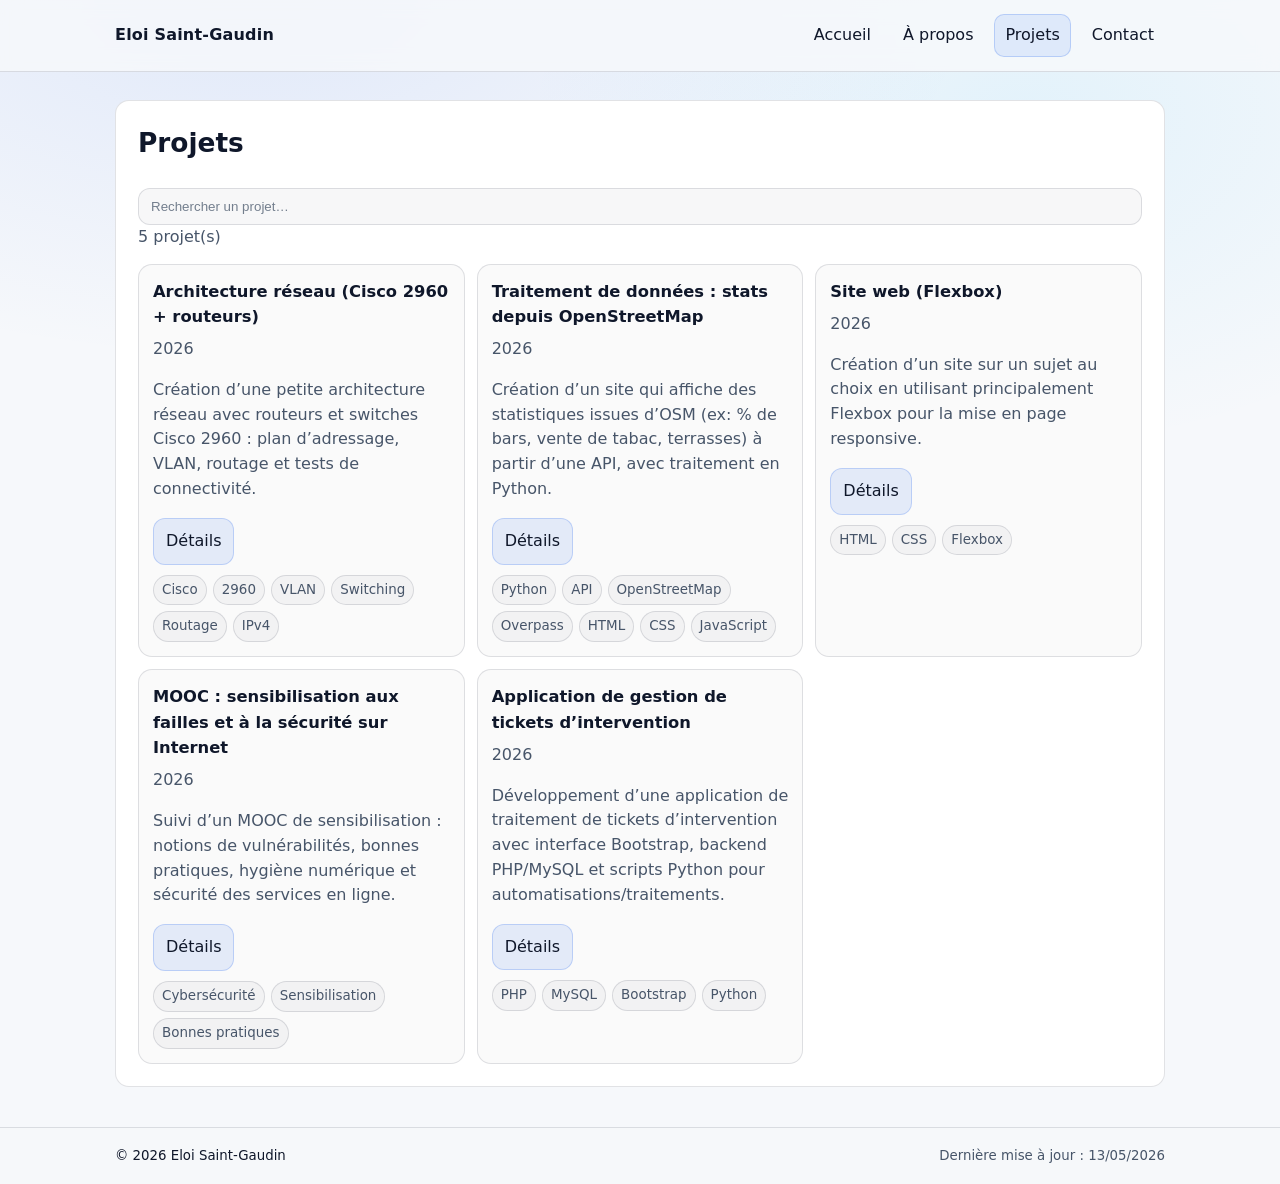
==== projets.html @ 2cde2843 "Add files via upload" ====
<!doctype html>
<html lang="fr">
<head>
  <meta charset="utf-8" />
  <meta name="viewport" content="width=device-width, initial-scale=1" />
  <title>Projets — Eloi Saint-Gaudin</title>
  <meta name="description" content="Projets d’Eloi Saint-Gaudin (BUT Réseaux & Télécommunications)." />
  <link rel="stylesheet" href="css/style.css" />
</head>
<body>
  <a class="skip-link" href="#contenu">Aller au contenu</a>

  <header class="site-header">
    <div class="container header-inner">
      <div class="brand">
        <a href="index.html" class="brand-link">Eloi Saint-Gaudin</a>

      </div>

      <nav class="nav" aria-label="Navigation principale">
        <a href="index.html">Accueil</a>
        <a href="a-propos.html">À propos</a>
        <a href="projets.html" aria-current="page">Projets</a>
        <a href="contact.html">Contact</a>
      </nav>
    </div>
  </header>

  <main id="contenu" class="container">
    <section class="card">
      <div class="stack">
        <h1>Projets</h1>
      </div>

      <div class="toolbar">
        <input id="projectSearch" class="input" type="search" placeholder="Rechercher un projet…" autocomplete="off" />
      </div>

      <div id="projectsStatus" class="muted" role="status" aria-live="polite"></div>
      <div id="projectsGrid" class="projects-grid" aria-label="Liste des projets"></div>

      <noscript>
        <p>Active JavaScript pour voir la liste des projets.</p>
      </noscript>
    </section>
  </main>

  <footer class="site-footer">
    <div class="container footer-inner">
      <small>© <span id="year"></span> Eloi Saint-Gaudin</small>
      <small class="muted">Dernière mise à jour : <time datetime="2026-05-13">13/05/2026</time></small>
    </div>
  </footer>

  <script src="js/site.js" defer></script>
  <script src="js/projects.js" defer></script>
</body>
</html>
---- css/style.css ----
/* Base */
* { box-sizing: border-box; }

:root {
  --bg: #f6f8fb;
  --panel: #ffffff;
  --panel-2: #ffffff;
  --text: #0f172a;
  --muted: #475569;
  --border: rgba(15, 23, 42, 0.12);
  --link: #2563eb;
  --focus: #ffffff;
  --radius: 14px;
  --max: 1050px;
}

body {
  margin: 0;
  font-family: system-ui, -apple-system, Segoe UI, Roboto, Arial, sans-serif;
  line-height: 1.55;
  color: var(--text);
  background: radial-gradient(1200px 600px at 20% 0%, rgba(37, 99, 235, 0.10), transparent 60%),
              radial-gradient(900px 600px at 80% 10%, rgba(56, 189, 248, 0.10), transparent 55%),
              var(--bg);
  min-height: 100vh;
  display: flex;
  flex-direction: column;
}

a { color: var(--link); text-decoration: none; }
a:hover { text-decoration: underline; }

.container {
  width: min(var(--max), calc(100% - 32px));
  margin: 0 auto;
}

.skip-link {
  position: absolute;
  left: -9999px;
  top: 8px;
  padding: 10px 12px;
  background: var(--panel);
  border: 1px solid var(--border);
  border-radius: 10px;
}
.skip-link:focus { left: 16px; outline: 2px solid var(--focus); }

/* Header / Nav */
.site-header {
  position: sticky;
  top: 0;
  z-index: 10;
  background: rgba(246, 248, 251, 0.85);
  backdrop-filter: blur(10px);
  border-bottom: 1px solid var(--border);
}

.header-inner {
  display: flex;
  align-items: center;
  justify-content: space-between;
  gap: 16px;
  padding: 14px 0;
}

.brand { display: flex; flex-direction: column; gap: 2px; }
.brand-link { color: var(--text); font-weight: 700; letter-spacing: 0.2px; }
.brand-sub { color: var(--muted); font-size: 0.92rem; }

.nav {
  display: flex;
  align-items: center;
  gap: 10px;
  flex-wrap: wrap;
  justify-content: flex-end;
}

.nav a {
  padding: 8px 10px;
  border-radius: 10px;
  border: 1px solid transparent;
  color: var(--text);
}

.nav a[aria-current="page"] {
  background: rgba(37, 99, 235, 0.10);
  border-color: rgba(37, 99, 235, 0.22);
}

.nav a:focus {
  outline: 2px solid var(--focus);
  outline-offset: 2px;
}

/* Layout */
main {
  padding: 28px 0 40px;
  flex: 1;
}

.card {
  background: var(--panel);
  border: 1px solid var(--border);
  border-radius: var(--radius);
  padding: 22px;
}

.hero {
  display: grid;
  grid-template-columns: 160px 1fr;
  gap: 18px;
  align-items: center;
}

.avatar {
  width: 160px;
  height: 160px;
  --avatar-zoom: 0.99;
  border-radius: 999px;
  overflow: hidden;
  border: 1px solid var(--border);
  background: rgba(15, 23, 42, 0.03);
}

.avatar img {
  width: 100%;
  height: 100%;
  object-fit: cover;
  transform: scale(var(--avatar-zoom));
  transform-origin: center;
  display: block;
}

h1 { margin: 0 0 10px; font-size: 1.65rem; }
h2 { margin: 18px 0 10px; font-size: 1.15rem; }

.muted { color: var(--muted); }

.stack { display: grid; gap: 10px; }

.grid-2 {
  display: grid;
  grid-template-columns: 1fr 1fr;
  gap: 16px;
  margin-top: 14px;
}

.list { padding-left: 18px; margin: 10px 0 0; }

/* Fold (onglet repliable) */
.fold {
  margin-top: 14px;
  border: 1px solid var(--border);
  border-radius: 14px;
  background: rgba(15, 23, 42, 0.02);
  overflow: hidden;
}

.fold > summary {
  list-style: none;
  cursor: pointer;
  padding: 12px 14px;
  font-weight: 650;
  display: flex;
  align-items: center;
  justify-content: space-between;
  gap: 10px;
}

.fold > summary::-webkit-details-marker { display: none; }

.fold > summary::after {
  content: "▾";
  color: var(--muted);
  font-size: 0.95rem;
  line-height: 1;
}

.fold[open] > summary::after { content: "▴"; }

.fold > summary:focus {
  outline: 2px solid var(--link);
  outline-offset: 2px;
}

.fold-body {
  padding: 0 14px 14px;
}

/* Buttons & inputs */
.actions { display: flex; gap: 10px; flex-wrap: wrap; margin-top: 12px; }

.btn {
  display: inline-flex;
  align-items: center;
  justify-content: center;
  gap: 8px;
  padding: 10px 12px;
  border-radius: 12px;
  border: 1px solid var(--border);
  background: rgba(15, 23, 42, 0.04);
  color: var(--text);
  text-decoration: none;
}

.btn.primary {
  background: rgba(37, 99, 235, 0.10);
  border-color: rgba(37, 99, 235, 0.22);
}

.btn:hover { text-decoration: none; filter: brightness(1.05); }
.btn:focus { outline: 2px solid var(--focus); outline-offset: 2px; }

.toolbar { margin-top: 14px; }

.input {
  width: 100%;
  padding: 10px 12px;
  border-radius: 12px;
  border: 1px solid var(--border);
  background: rgba(15, 23, 42, 0.03);
  color: var(--text);
}

.input::placeholder { color: rgba(71, 85, 105, 0.75); }

/* Projects */
.projects-grid {
  display: grid;
  grid-template-columns: repeat(3, 1fr);
  gap: 12px;
  margin-top: 14px;
}

.project {
  padding: 14px;
  border-radius: 14px;
  border: 1px solid var(--border);
  background: rgba(15, 23, 42, 0.02);
}

.project h3 {
  margin: 0 0 8px;
  font-size: 1.02rem;
}

.tags { display: flex; gap: 6px; flex-wrap: wrap; margin-top: 10px; }
.tag {
  font-size: 0.84rem;
  padding: 4px 8px;
  border-radius: 999px;
  border: 1px solid var(--border);
  background: rgba(15, 23, 42, 0.03);
  color: var(--muted);
}

/* Footer */
.site-footer {
  border-top: 1px solid var(--border);
  padding: 18px 0;
  background: rgba(246, 248, 251, 0.85);
  margin-top: auto;
}

.footer-inner {
  display: flex;
  align-items: center;
  justify-content: space-between;
  gap: 12px;
  flex-wrap: wrap;
}

/* Responsive */
@media (max-width: 820px) {
  .projects-grid { grid-template-columns: repeat(2, 1fr); }
}

@media (max-width: 680px) {
  .header-inner { align-items: flex-start; }
  .hero { grid-template-columns: 1fr; }
  .avatar { width: 132px; height: 132px; }
  .grid-2 { grid-template-columns: 1fr; }
  .projects-grid { grid-template-columns: 1fr; }
}
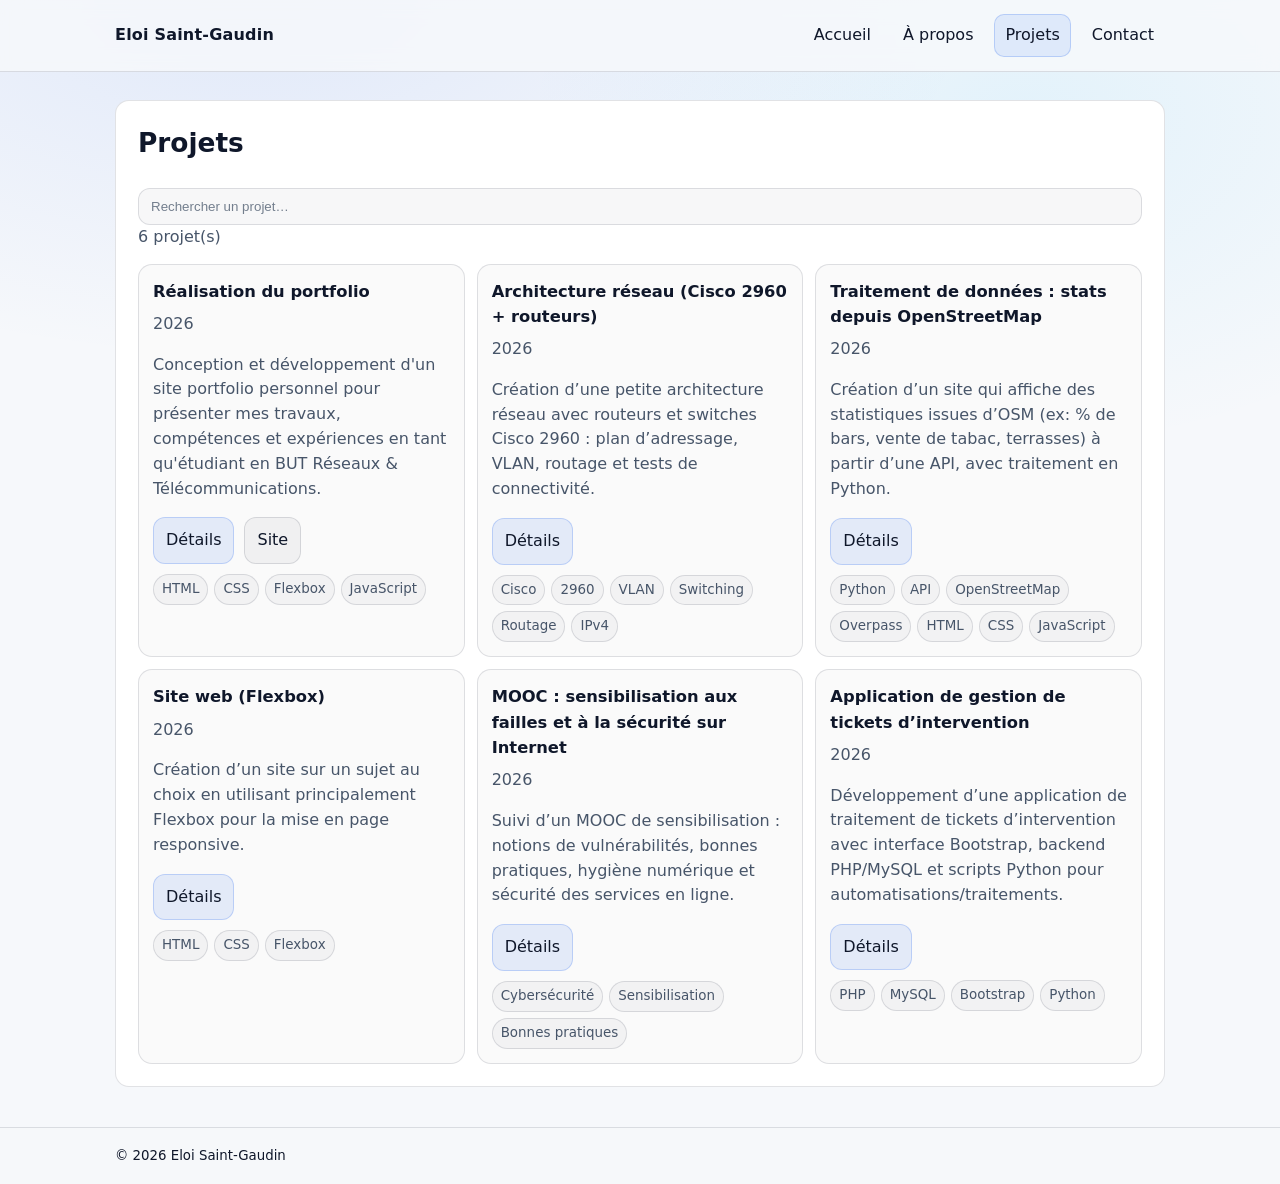
==== commit c6cfeb09: "paufinage" ====
--- a/projets.html
+++ b/projets.html
@@ -48,7 +48,6 @@
   <footer class="site-footer">
     <div class="container footer-inner">
       <small>© <span id="year"></span> Eloi Saint-Gaudin</small>
-      <small class="muted">Dernière mise à jour : <time datetime="2026-05-13">13/05/2026</time></small>
     </div>
   </footer>
 
